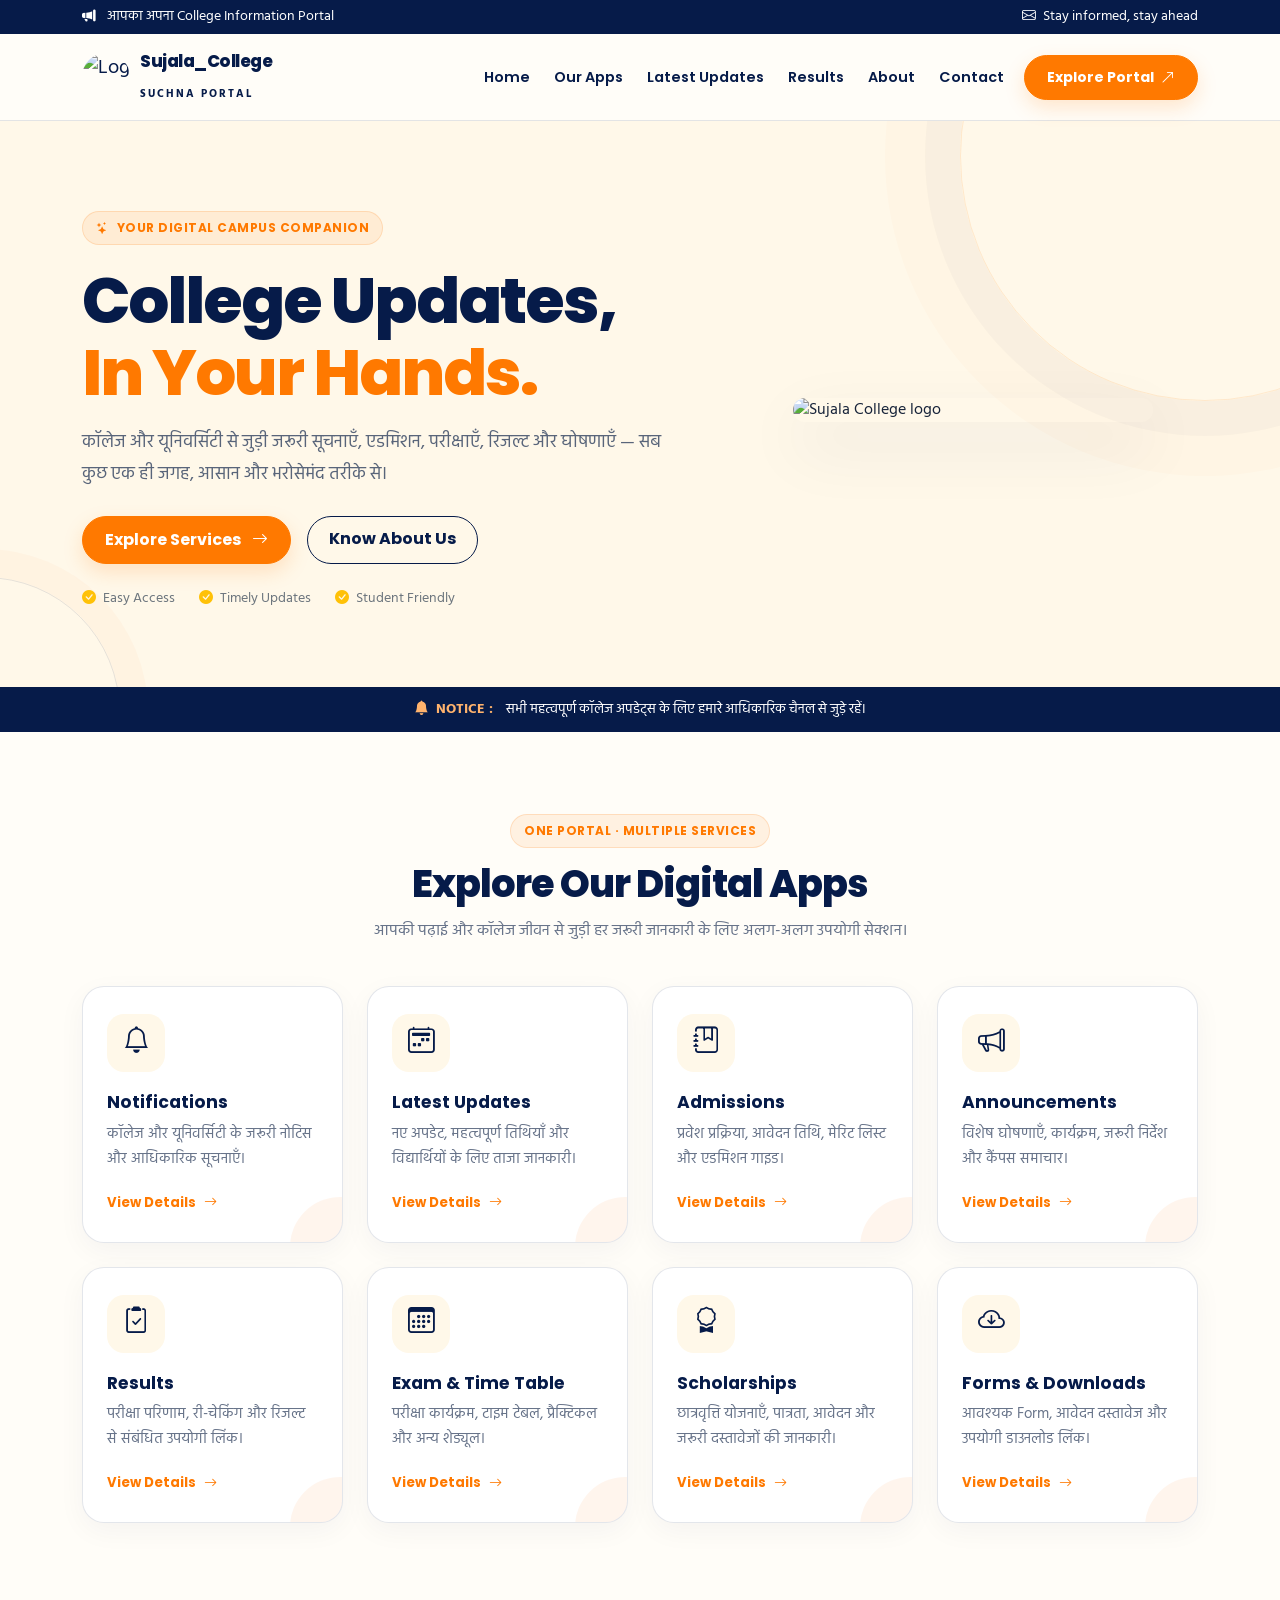
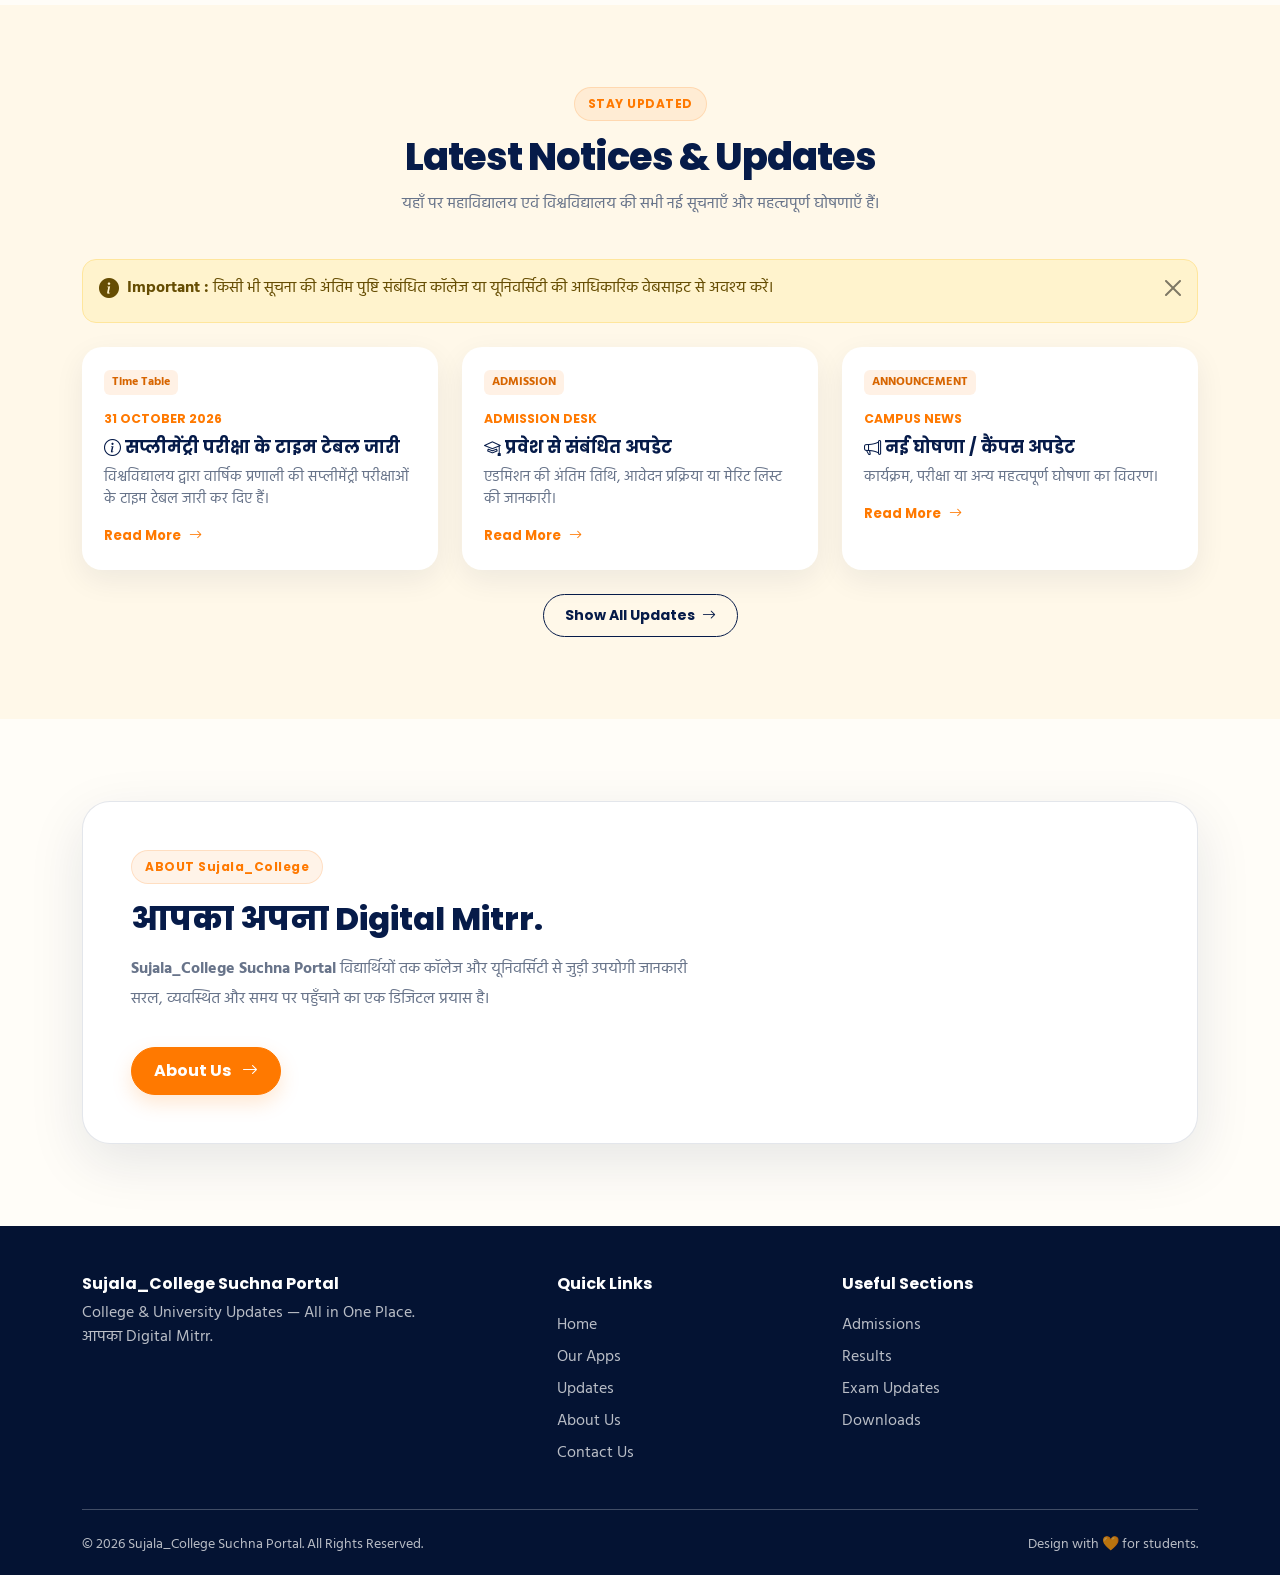
==== index.html @ 9f8e1635 "Update index.html" ====
<!doctype html>
<html lang="hi">
<head>
  <meta charset="utf-8">
  <meta name="viewport" content="width=device-width, initial-scale=1">
  <meta name="theme-color" content="#061b49">
  <meta name="description" content="Sujala College Suchna Portal — College and University Updates, Admissions, Notifications, Results and Announcements in one place.">
  <title>Sujala_College Suchna Portal | आपका अपना Digital Mitrr</title>
  <link rel="icon" type="image/jpeg" href="https://i.ibb.co/QFVjHjyb/20260602-104806.jpg">
  
  <!-- Bootstrap 5 -->
  <link href="https://cdn.jsdelivr.net/npm/bootstrap@5.3.8/dist/css/bootstrap.min.css" rel="stylesheet">
  <!-- Bootstrap Icons -->
  <link href="https://cdn.jsdelivr.net/npm/bootstrap-icons@1.11.3/font/bootstrap-icons.min.css" rel="stylesheet">
  <!-- Google Fonts -->
  <link rel="preconnect" href="https://fonts.googleapis.com">
  <link rel="preconnect" href="https://fonts.gstatic.com" crossorigin>
  <link href="https://fonts.googleapis.com/css2?family=Hind:wght@400;500;600;700&family=Poppins:wght@400;500;600;700;800&display=swap" rel="stylesheet">
  
  <!-- Custom CSS -->
  <link rel="stylesheet" href="./css/style.css">
</head>
<body>
  
  <div class="top-strip">
    <div class="container d-flex justify-content-between">
      <span><i class="bi bi-megaphone-fill me-2"></i> आपका अपना College Information Portal</span>
      <span class="right-info"><i class="bi bi-envelope me-1"></i> Stay informed, stay ahead</span>
    </div>
  </div>

  <!-- Dynamic Navbar -->
  <nav class="navbar navbar-expand-lg sticky-top" id="mainNavbar">
    <!-- header.json se load hoga -->
  </nav>

  <main>
    <section class="hero" id="home">
      <div class="container hero-content">
        <div class="row align-items-center g-4">
          <div class="col-lg-7">
            <span class="eyebrow"><i class="bi bi-stars"></i> YOUR DIGITAL CAMPUS COMPANION</span>
            <h1>College Updates,<br><span>In Your Hands.</span></h1>
            <p>कॉलेज और यूनिवर्सिटी से जुड़ी जरूरी सूचनाएँ, एडमिशन, परीक्षाएँ, रिजल्ट और घोषणाएँ — सब कुछ एक ही जगह, आसान और भरोसेमंद तरीके से।</p>
            <div class="d-flex flex-wrap gap-3 mt-4 justify-content-center justify-content-lg-start">
              <a class="btn btn-brand" href="#apps">Explore Services <i class="bi bi-arrow-right ms-2"></i></a>
              <a class="btn btn-outline-brand" href="#about">Know About Us</a>
            </div>
            <div class="d-flex flex-wrap gap-4 mt-4 justify-content-center justify-content-lg-start small text-secondary">
              <span><i class="bi bi-check-circle-fill text-warning me-1"></i> Easy Access</span>
              <span><i class="bi bi-check-circle-fill text-warning me-1"></i> Timely Updates</span>
              <span><i class="bi bi-check-circle-fill text-warning me-1"></i> Student Friendly</span>
            </div>
          </div>
          <div class="col-lg-5">
            <div class="hero-logo-wrap">
              <img class="hero-logo" src="https://i.ibb.co/QFVjHjyb/20260602-104806.jpg" alt="Sujala College logo">
            </div>
          </div>
        </div>
      </div>
    </section>

    <div class="ticker">
      <div class="container text-center"><strong><i class="bi bi-bell-fill me-1"></i> NOTICE :</strong> सभी महत्वपूर्ण कॉलेज अपडेट्स के लिए हमारे आधिकारिक चैनल से जुड़े रहें।</div>
    </div>

    <!-- Explore Apps Section (Dynamic) -->
    <section class="section" id="apps">
      <div class="container">
        <div class="section-heading">
          <span class="eyebrow">ONE PORTAL · MULTIPLE SERVICES</span>
          <h2>Explore Our Digital Apps</h2>
          <p>आपकी पढ़ाई और कॉलेज जीवन से जुड़ी हर जरूरी जानकारी के लिए अलग-अलग उपयोगी सेक्शन।</p>
        </div>
        <div class="row g-4" id="digitalAppsContainer">
          <!-- apps.json se load hoga -->
        </div>
      </div>
    </section>

    <!-- Latest Updates Section (Dynamic) -->
    <section class="section section-soft" id="updates">
      <div class="container">
        <div class="section-heading">
          <span class="eyebrow">STAY UPDATED</span>
          <h2>Latest Notices & Updates</h2>
          <p>यहाँ पर महाविद्यालय एवं विश्वविद्यालय की सभी नई सूचनाएँ और महत्वपूर्ण घोषणाएँ हैं।</p>
        </div>
        <div class="alert alert-warning alert-dismissible fade show d-flex align-items-start gap-2 mb-4" role="alert">
          <i class="bi bi-info-circle-fill fs-5"></i>
          <div><strong>Important :</strong> किसी भी सूचना की अंतिम पुष्टि संबंधित कॉलेज या यूनिवर्सिटी की आधिकारिक वेबसाइट से अवश्य करें।</div>
          <button type="button" class="btn-close" data-bs-dismiss="alert" aria-label="Close"></button>
        </div>
        <div class="row g-4" id="quickUpdatesList">
          <!-- updates.json se load hoga -->
        </div>
        <div class="text-center mt-4">
          <button class="btn btn-outline-brand btn-sm" type="button" id="showAllUpdates" hidden>Show All Updates</button>
        </div>
      </div>
    </section>

    <!-- About Section -->
    <section class="section" id="about">
      <div class="container">
        <div class="about-panel">
          <div class="row align-items-center g-5">
            <div class="col-lg-7">
              <span class="eyebrow">ABOUT Sujala_College</span>
              <h2 class="mt-3 mb-3">आपका अपना Digital Mitrr.</h2>
              <p><strong>Sujala_College Suchna Portal</strong>  विद्यार्थियों तक कॉलेज और यूनिवर्सिटी से जुड़ी उपयोगी जानकारी सरल, व्यवस्थित और समय पर पहुँचाने का एक डिजिटल प्रयास है।</p>
              <a href="about.html" class="btn btn-brand mt-3">About Us <i class="bi bi-arrow-right ms-2"></i></a>
            </div>
          </div>
        </div>
      </div>
    </section>
  </main>

  <!-- Dynamic Footer -->
  <footer>
    <div class="container">
      <div class="row g-4">
        <div class="col-lg-5">
          <h5>Sujala_College Suchna Portal</h5>
          <p class="mt-2 mb-3">College & University Updates — All in One Place.<br>आपका Digital Mitrr.</p>
        </div>
        <div class="col-6 col-lg-3">
          <h5>Quick Links</h5>
          <ul class="list-unstyled lh-lg mt-3" id="footerQuickLinks"></ul>
        </div>
        <div class="col-6 col-lg-4">
          <h5>Useful Sections</h5>
          <ul class="list-unstyled lh-lg mt-3" id="footerUsefulSections"></ul>
        </div>
      </div>
      <hr class="border-light opacity-25 my-4">
      <div class="d-flex justify-content-between small">
        <span>© <span id="year"></span> Sujala_College Suchna Portal. All Rights Reserved.</span>
        <span>Design with  🧡  for students.</span>
      </div>
    </div>
  </footer>

  <button class="back-top" id="backTop" aria-label="Back to top"><i class="bi bi-arrow-up"></i></button>

  <script src="https://cdn.jsdelivr.net/npm/bootstrap@5.3.8/dist/js/bootstrap.bundle.min.js"></script>
  <script>
    document.getElementById("year").textContent = new Date().getFullYear();

    const backTop = document.getElementById("backTop");
    window.addEventListener("scroll", () => backTop.classList.toggle("show", window.scrollY > 450));
    backTop.addEventListener("click", () => window.scrollTo({ top: 0, behavior: "smooth" }));

    // 1. Load Header from header.json
    async function loadHeader() {
      try {
        const res = await fetch('./data/header.json');
        const data = await res.json();
        document.getElementById("mainNavbar").innerHTML = `
          <div class="container">
            <a class="navbar-brand" href="index.html">
              <img src="${data.logo}" alt="Logo">
              <span><span class="brand-name">${data.brandName}</span><br><span class="brand-sub">${data.brandSub}</span></span>
            </a>
            <button class="navbar-toggler" type="button" data-bs-toggle="collapse" data-bs-target="#mainNav">
              <span class="navbar-toggler-icon"></span>
            </button>
            <div class="collapse navbar-collapse" id="mainNav">
              <ul class="navbar-nav ms-auto align-items-lg-center">
                ${data.navLinks.map(nav => `<li class="nav-item"><a class="nav-link" href="${nav.link}">${nav.title}</a></li>`).join("")}
                <li class="nav-item ms-lg-2 mt-2 mt-lg-0"><a class="btn btn-brand btn-sm" href="index.html#apps">Explore Portal <i class="bi bi-arrow-up-right ms-1"></i></a></li>
              </ul>
            </div>
          </div>
        `;
      } catch (err) { console.error("Header load error"); }
    }

    // 2. Load Apps from apps.json
    async function loadApps() {
      try {
        const res = await fetch('./data/apps.json');
        const apps = await res.json();
        document.getElementById("digitalAppsContainer").innerHTML = apps.map(app => `
          <div class="col-sm-6 col-lg-3">
            <article class="app-card">
              <div class="app-icon"><i class="bi ${app.icon}"></i></div>
              <h3>${app.title}</h3>
              <p>${app.description}</p>
              <a class="app-link" href="${app.link}">View Details <i class="bi bi-arrow-right"></i></a>
            </article>
          </div>
        `).join("");
      } catch (err) { console.error("Apps load error"); }
    }

    // 3. Load Updates from updates.json
    let quickUpdates = [];
    let showAllUpdates = false;

    async function loadUpdates() {
      try {
        const res = await fetch('./data/updates.json');
        quickUpdates = await res.json();
        renderUpdates();
      } catch (err) { console.error("Updates load error"); }
    }

    function renderUpdates() {
      const container = document.getElementById("quickUpdatesList");
      const btn = document.getElementById("showAllUpdates");
      const visible = showAllUpdates ? quickUpdates : quickUpdates.slice(0, 3);

      container.innerHTML = visible.map(item => `
        <div class="col-md-4">
          <article class="notice-card h-100">
            <span class="notice-label">${item.category}</span><br>
            <span class="notice-date">${item.date}</span>
            <h3><i class="bi ${item.icon || "bi-bell"} me-1"></i>${item.title}</h3>
            <p>${item.description}</p>
            <a href="${item.link}" class="app-link d-inline-block mt-3">Read More <i class="bi bi-arrow-right"></i></a>
          </article>
        </div>
      `).join("");

      btn.hidden = quickUpdates.length <= 3;
      btn.innerHTML = showAllUpdates ? 'Show Less  <i class="bi bi-arrow-up ms-1"></i>' : 'Show All Updates  <i class="bi bi-arrow-right ms-1"></i>';
    }

    document.getElementById("showAllUpdates").addEventListener("click", () => {
      showAllUpdates = !showAllUpdates;
      renderUpdates();
    });

    // 4. Load Footer from footer.json
    async function loadFooter() {
      try {
        const res = await fetch('./data/footer.json');
        const data = await res.json();
        document.getElementById("footerQuickLinks").innerHTML = data.quickLinks
          .map(item => `<li><a href="${item.link}">${item.title}</a></li>`).join("");
        document.getElementById("footerUsefulSections").innerHTML = data.usefulSections
          .map(item => `<li><a href="${item.link}">${item.title}</a></li>`).join("");
      } catch (err) { console.error("Footer load error"); }
    }

    loadHeader();
    loadApps();
    loadUpdates();
    loadFooter();
  </script>
</body>
</html>
---- css/style.css ----
:root {
  --navy: #061b49;
  --navy-2: #102c63;
  --orange: #ff7900;
  --cream: #fff8e9;
  --paper: #fffdf8;
  --ink: #18243a;
  --muted: #68748a;
  --line: rgba(6, 27, 73, 0.11);
  --shadow: 0 18px 55px rgba(6, 27, 73, 0.1);
  --radius: 22px;
}

* {
  box-sizing: border-box;
}

html {
  scroll-behavior: smooth;
  scroll-padding-top: 90px;
}

body {
  margin: 0;
  color: var(--ink);
  background: var(--paper);
  font-family: "Hind", sans-serif;
}

h1, h2, h3, h4, h5, .brand-name, .nav-link, .btn, .eyebrow {
  font-family: "Poppins", "Hind", sans-serif;
}

a {
  text-decoration: none;
}

.top-strip {
  background: var(--navy);
  color: #fff;
  font-size: 0.85rem;
  padding: 7px 0;
}

.top-strip a {
  color: #fff;
  opacity: 0.9;
}

.navbar {
  background: rgba(255, 253, 248, 0.94);
  backdrop-filter: blur(14px);
  border-bottom: 1px solid var(--line);
}

.navbar-brand {
  display: flex;
  align-items: center;
  gap: 10px;
  color: var(--navy);
}

.navbar-brand img {
  width: 48px;
  height: 48px;
  object-fit: contain;
  border-radius: 50%;
}

.brand-name {
  font-size: 1.05rem;
  font-weight: 800;
  line-height: 1.1;
  letter-spacing: -0.5px;
}

.brand-name span {
  color: var(--orange);
}

.brand-sub {
  font-size: 0.67rem;
  letter-spacing: 2px;
  color: var(--navy);
  font-weight: 700;
}

.nav-link {
  color: var(--navy);
  font-size: 0.9rem;
  font-weight: 600;
  margin: 0 4px;
}

.nav-link:hover, .nav-link.active {
  color: var(--orange);
}

.btn-brand {
  background: var(--orange);
  color: #fff;
  border: 1px solid var(--orange);
  border-radius: 999px;
  padding: 11px 22px;
  font-weight: 700;
  box-shadow: 0 8px 20px rgba(255, 121, 0, 0.18);
}

.btn-brand:hover {
  background: #e96d00;
  color: #fff;
  transform: translateY(-2px);
}

.btn-outline-brand {
  color: var(--navy);
  border: 1.5px solid var(--navy);
  border-radius: 999px;
  padding: 10px 21px;
  font-weight: 700;
}

.btn-outline-brand:hover {
  background: var(--navy);
  color: #fff;
}

.hero {
  position: relative;
  overflow: hidden;
  padding: 90px 0 78px;
  background: var(--cream);
}

.hero:before {
  content: "";
  position: absolute;
  width: 490px;
  height: 490px;
  border: 1px solid rgba(255, 121, 0, 0.13);
  border-radius: 50%;
  right: -170px;
  top: -210px;
  box-shadow: 0 0 0 35px rgba(6, 27, 73, 0.025), 0 0 0 75px rgba(255, 121, 0, 0.025);
}

.hero:after {
  content: "";
  position: absolute;
  width: 270px;
  height: 270px;
  border: 1px solid rgba(6, 27, 73, 0.1);
  border-radius: 50%;
  left: -150px;
  bottom: -160px;
  box-shadow: 0 0 0 28px rgba(255, 121, 0, 0.035);
}

.hero-content {
  position: relative;
  z-index: 1;
}

.eyebrow {
  display: inline-flex;
  align-items: center;
  gap: 8px;
  color: var(--orange);
  background: rgba(255, 121, 0, 0.09);
  border: 1px solid rgba(255, 121, 0, 0.17);
  border-radius: 999px;
  padding: 7px 13px;
  font-size: 0.75rem;
  font-weight: 700;
  letter-spacing: 0.5px;
}

.hero h1 {
  color: var(--navy);
  font-size: clamp(2.3rem, 5vw, 4.3rem);
  line-height: 1.12;
  font-weight: 800;
  letter-spacing: -2px;
  margin: 20px 0 18px;
}

.hero h1 span {
  color: var(--orange);
}

.hero p {
  color: #59657a;
  font-size: 1.13rem;
  max-width: 580px;
  line-height: 1.8;
}

.hero-logo-wrap {
  position: relative;
  display: flex;
  justify-content: center;
  align-items: center;
  min-height: 350px;
}

.hero-logo {
  width: min(82%, 360px);
  border-radius: 28px;
  mix-blend-mode: multiply;
  box-shadow: 0 25px 65px rgba(6, 27, 73, 0.09);
}

.ticker {
  background: var(--navy);
  color: #fff;
  padding: 12px 0;
  font-size: 0.9rem;
}

.ticker strong {
  color: #ffb36d;
  margin-right: 10px;
}

.section {
  padding: 82px 0;
}

.section-soft {
  background: var(--cream);
}

.section-heading {
  text-align: center;
  max-width: 720px;
  margin: 0 auto 42px;
}

.section-heading .eyebrow {
  margin-bottom: 13px;
}

.section-heading h2 {
  color: var(--navy);
  font-size: clamp(1.8rem, 3vw, 2.6rem);
  font-weight: 800;
  letter-spacing: -1px;
}

.section-heading p {
  color: var(--muted);
  font-size: 1.03rem;
  margin: 12px auto 0;
}

.app-card {
  height: 100%;
  background: #fff;
  border: 1px solid var(--line);
  border-radius: var(--radius);
  padding: 27px 24px;
  box-shadow: 0 8px 28px rgba(6, 27, 73, 0.045);
  transition: 0.25s ease;
  position: relative;
  overflow: hidden;
}

.app-card:after {
  content: "";
  position: absolute;
  width: 100px;
  height: 100px;
  right: -48px;
  bottom: -55px;
  border-radius: 50%;
  background: rgba(255, 121, 0, 0.07);
}

.app-card:hover {
  transform: translateY(-7px);
  box-shadow: var(--shadow);
  border-color: rgba(255, 121, 0, 0.35);
}

.app-icon {
  width: 58px;
  height: 58px;
  display: grid;
  place-items: center;
  background: var(--cream);
  color: var(--navy);
  border-radius: 17px;
  font-size: 1.65rem;
  margin-bottom: 20px;
}

.app-card:nth-child(even) .app-icon {
  background: rgba(255, 121, 0, 0.11);
  color: var(--orange);
}

.app-card h3 {
  color: var(--navy);
  font-size: 1.08rem;
  font-weight: 700;
  margin-bottom: 9px;
}

.app-card p {
  color: var(--muted);
  font-size: 0.94rem;
  line-height: 1.65;
  margin-bottom: 19px;
}

.app-link {
  color: var(--orange);
  font-weight: 700;
  font-family: "Poppins", sans-serif;
  font-size: 0.82rem;
}

.app-link i {
  margin-left: 5px;
  transition: 0.2s;
}

.app-link:hover i {
  margin-left: 10px;
}

.about-panel {
  background: #fff;
  border: 1px solid var(--line);
  border-radius: 28px;
  padding: clamp(25px, 4vw, 48px);
  box-shadow: var(--shadow);
}

.about-panel h2 {
  color: var(--navy);
  font-weight: 800;
  font-size: 2rem;
}

.about-panel p {
  color: var(--muted);
  line-height: 1.85;
  font-size: 1.02rem;
}

.notice-card {
  border: 0;
  border-radius: 20px;
  padding: 22px;
  height: 100%;
  background: #fff;
  box-shadow: 0 10px 30px rgba(6, 27, 73, 0.07);
}

.notice-date {
  display: inline-block;
  color: var(--orange);
  font-size: 0.77rem;
  font-family: "Poppins", sans-serif;
  font-weight: 700;
  margin-bottom: 9px;
}

.notice-card h3 {
  color: var(--navy);
  font-size: 1.05rem;
  font-weight: 700;
}

.notice-card p {
  color: var(--muted);
  margin: 0;
  font-size: 0.92rem;
}

.notice-label {
  display: inline-block;
  background: rgba(255, 121, 0, 0.1);
  color: #d76500;
  border-radius: 6px;
  padding: 4px 8px;
  font-size: 0.72rem;
  font-weight: 700;
  margin-bottom: 12px;
}

.contact-card {
  background: #fff;
  border: 1px solid var(--line);
  border-radius: 22px;
  padding: 25px;
  height: 100%;
}

.contact-icon {
  width: 48px;
  height: 48px;
  border-radius: 14px;
  display: grid;
  place-items: center;
  color: var(--orange);
  background: var(--cream);
  font-size: 1.3rem;
  margin-bottom: 15px;
}

.contact-card h3 {
  color: var(--navy);
  font-size: 1rem;
  font-weight: 700;
}

.contact-card p, .contact-card a {
  color: var(--muted);
  font-size: 0.92rem;
}

.form-control {
  border: 1px solid var(--line);
  border-radius: 12px;
  padding: 12px 14px;
}

.form-control:focus {
  border-color: var(--orange);
  box-shadow: 0 0 0 0.2rem rgba(255, 121, 0, 0.12);
}

footer {
  background: #041333;
  color: rgba(255, 255, 255, 0.72);
  padding: 48px 0 20px;
}

footer h5 {
  color: #fff;
  font-weight: 700;
  font-size: 1rem;
}

footer a {
  color: rgba(255, 255, 255, 0.72);
}

footer a:hover {
  color: #ff9a3d;
}

.social-link {
  display: inline-grid;
  place-items: center;
  width: 38px;
  height: 38px;
  border-radius: 50%;
  background: rgba(255, 255, 255, 0.1);
  color: #fff;
  margin-right: 7px;
}

.social-link:hover {
  background: var(--orange);
  color: #fff;
}

/* Updated Back to Top Button with Center Alignment & Bold Arrow */
.back-top {
  position: fixed;
  right: 18px;
  bottom: 18px;
  z-index: 99;
  width: 44px;
  height: 44px;
  border: 0;
  border-radius: 50%;
  background: var(--orange);
  color: #fff;
  box-shadow: 0 8px 20px rgba(255, 121, 0, 0.3);
  display: none;
  align-items: center;
  justify-content: center;
  padding: 0;
  line-height: 1;
  font-size: 1.25rem;
  font-weight: 800;
}

.back-top.show {
  display: flex;
}

.alert {
  border-radius: 14px;
}

@media (max-width: 767px) {
  .hero {
    padding: 60px 0 50px;
    text-align: center;
  }
  .hero p {
    margin-left: auto;
    margin-right: auto;
  }
  .hero-logo-wrap {
    min-height: 280px;
    margin-top: 25px;
  }
  .section {
    padding: 62px 0;
  }
  .top-strip .right-info {
    display: none;
  }
}
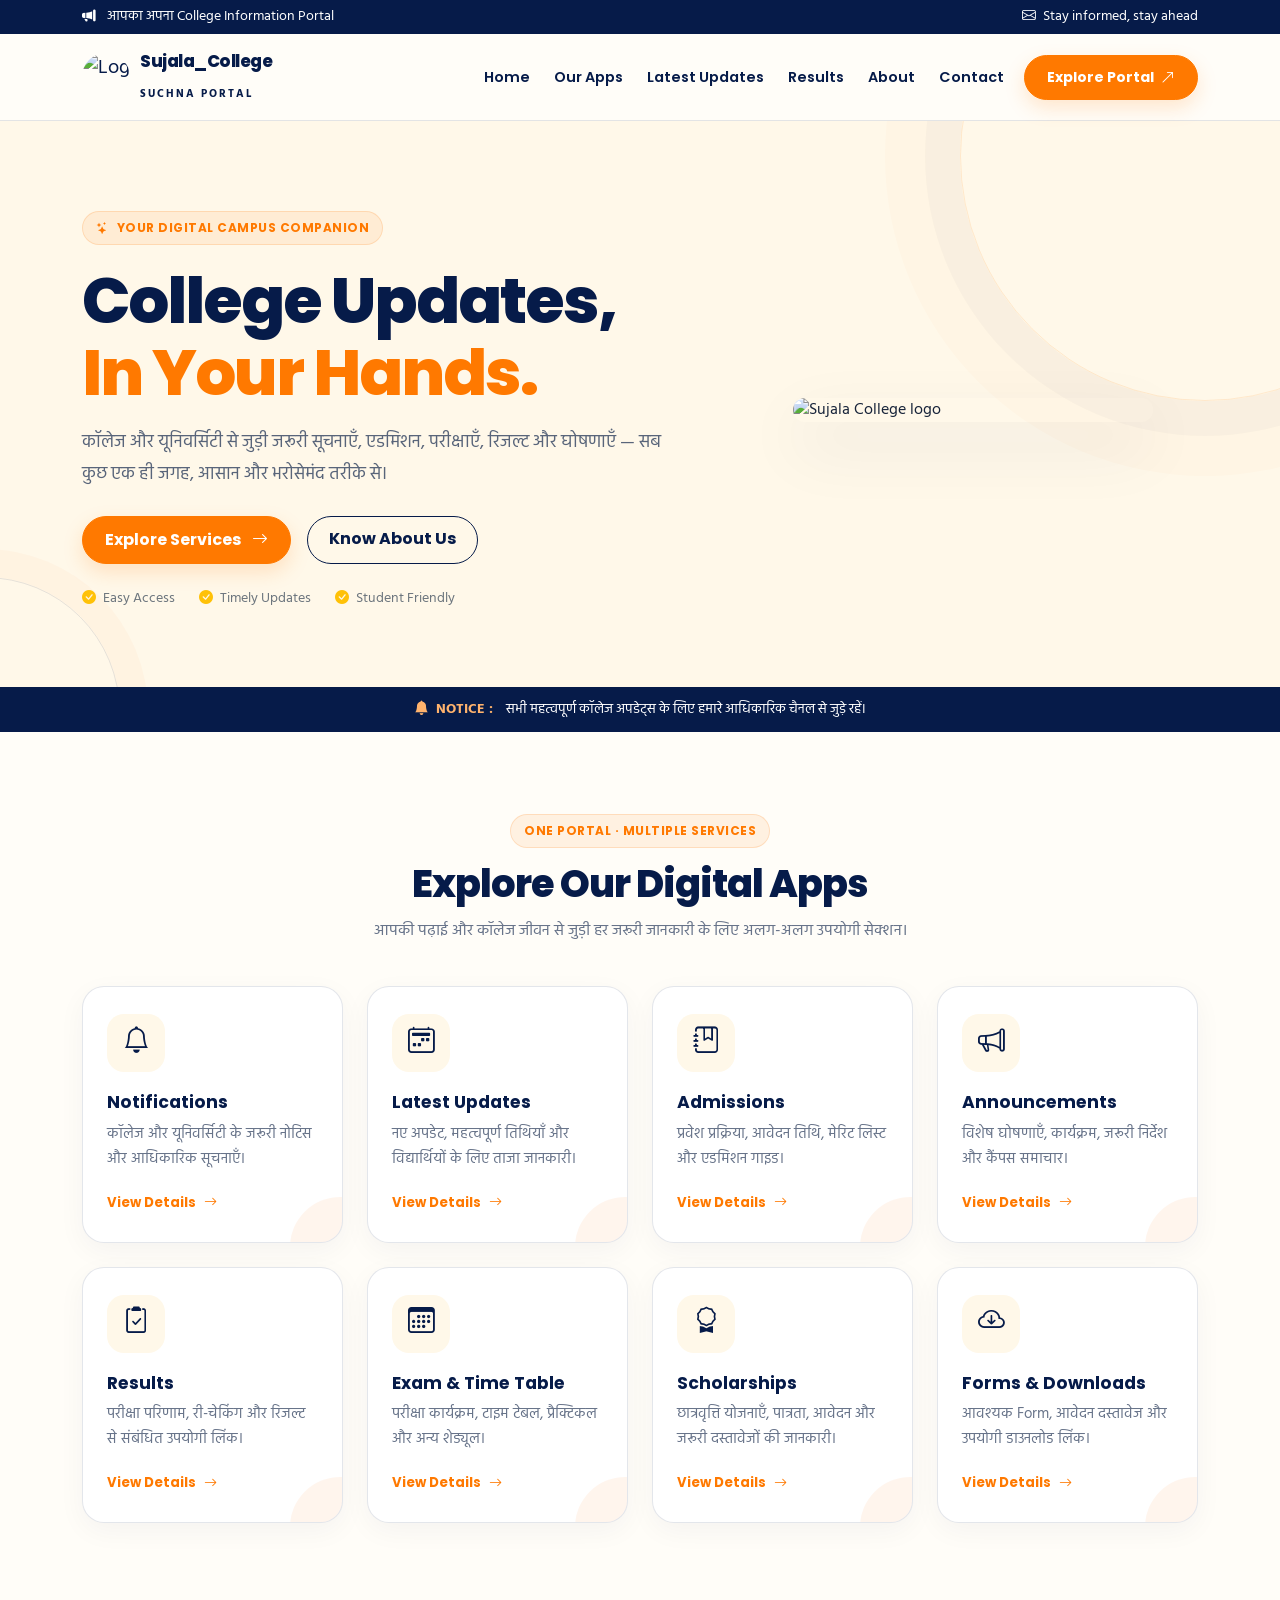
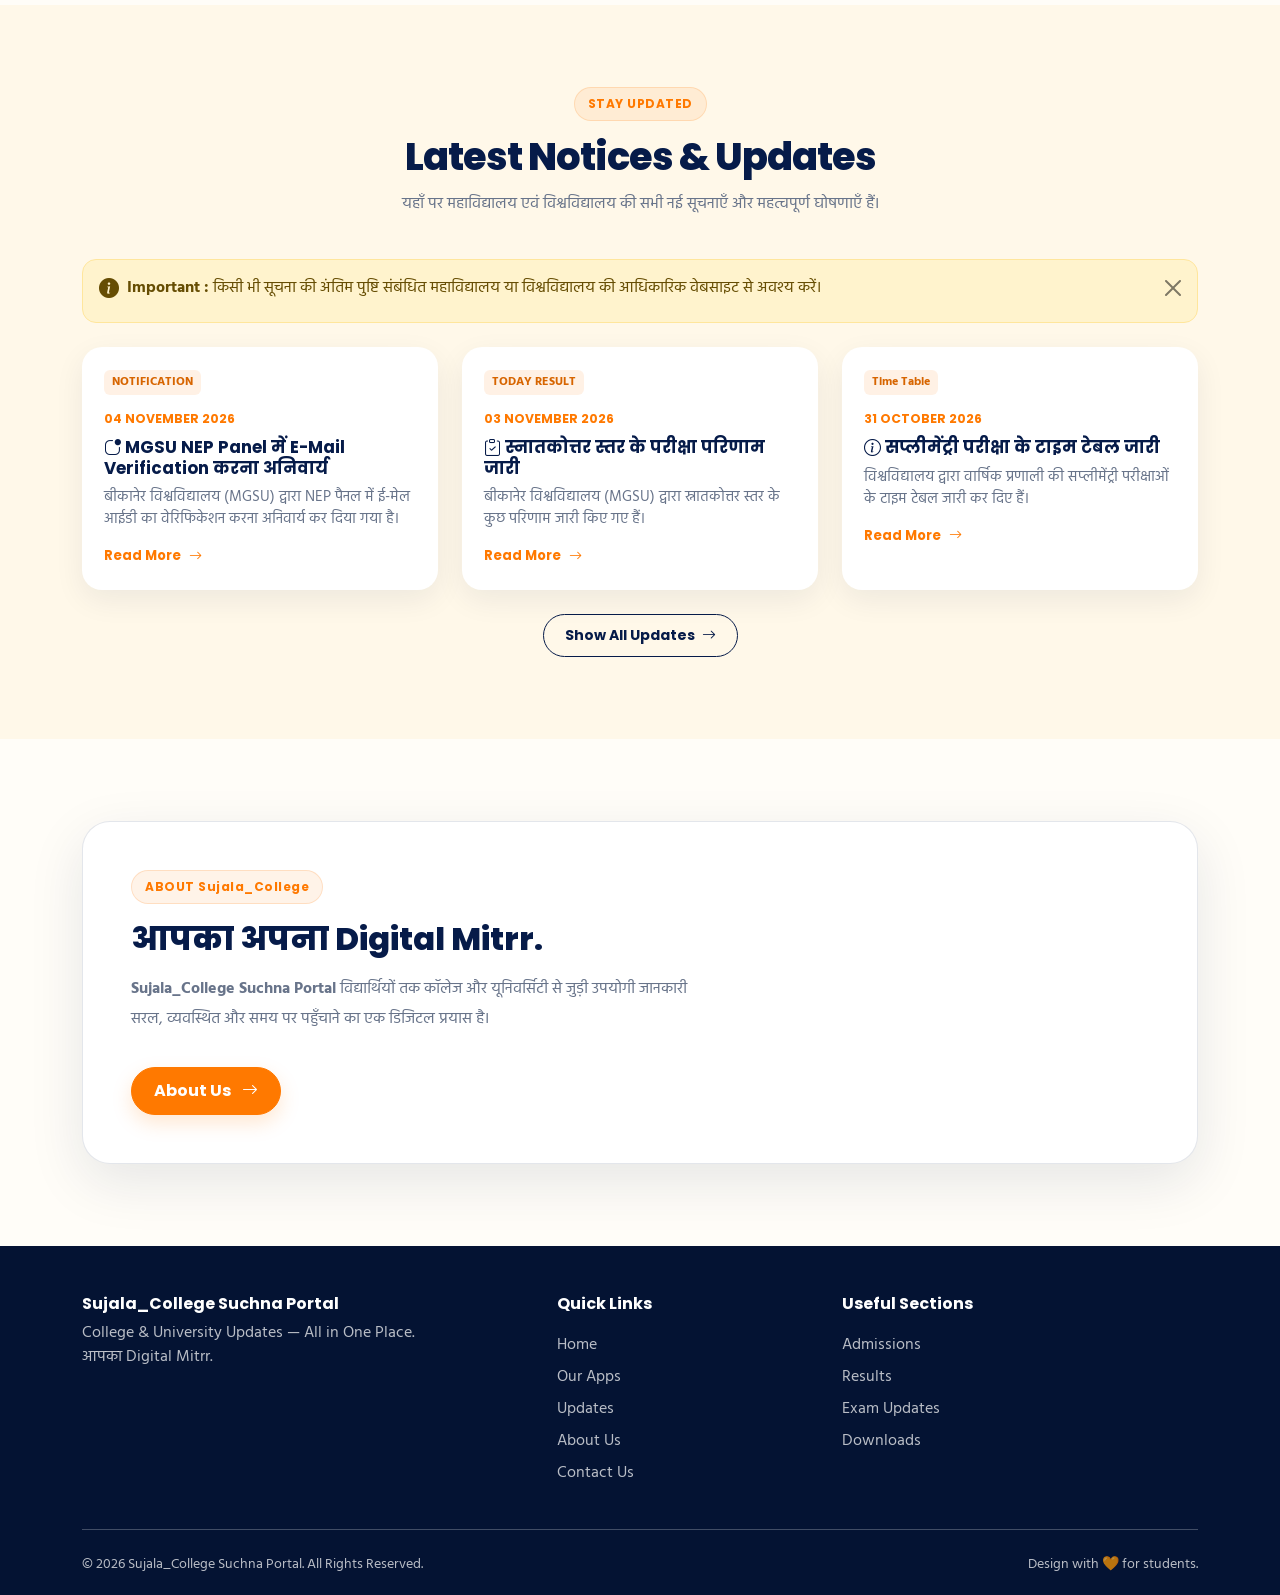
==== commit edc0dd43: "Update index.html" ====
--- a/index.html
+++ b/index.html
@@ -89,7 +89,7 @@
         </div>
         <div class="alert alert-warning alert-dismissible fade show d-flex align-items-start gap-2 mb-4" role="alert">
           <i class="bi bi-info-circle-fill fs-5"></i>
-          <div><strong>Important :</strong> किसी भी सूचना की अंतिम पुष्टि संबंधित कॉलेज या यूनिवर्सिटी की आधिकारिक वेबसाइट से अवश्य करें।</div>
+          <div><strong>Important :</strong> किसी भी सूचना की अंतिम पुष्टि संबंधित महाविद्यालय या विश्वविद्यालय की आधिकारिक वेबसाइट से अवश्य करें।</div>
           <button type="button" class="btn-close" data-bs-dismiss="alert" aria-label="Close"></button>
         </div>
         <div class="row g-4" id="quickUpdatesList">
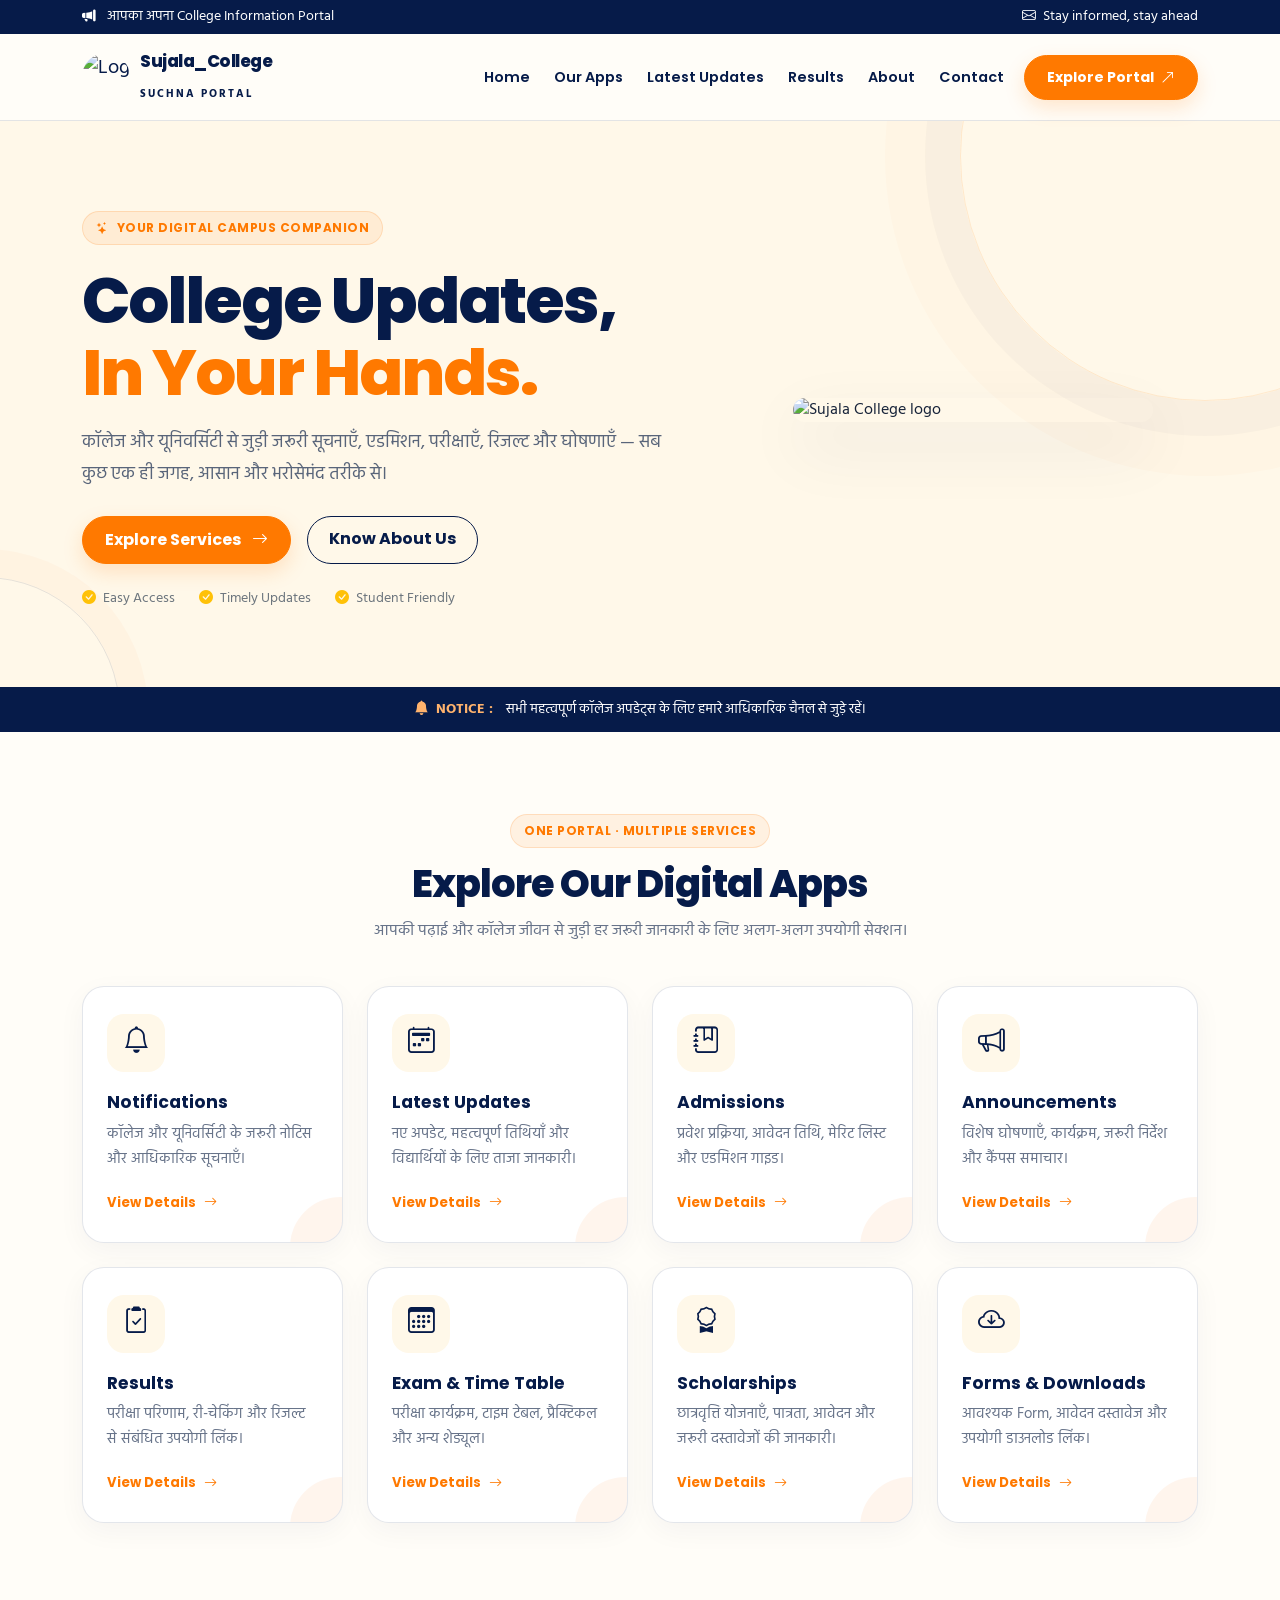
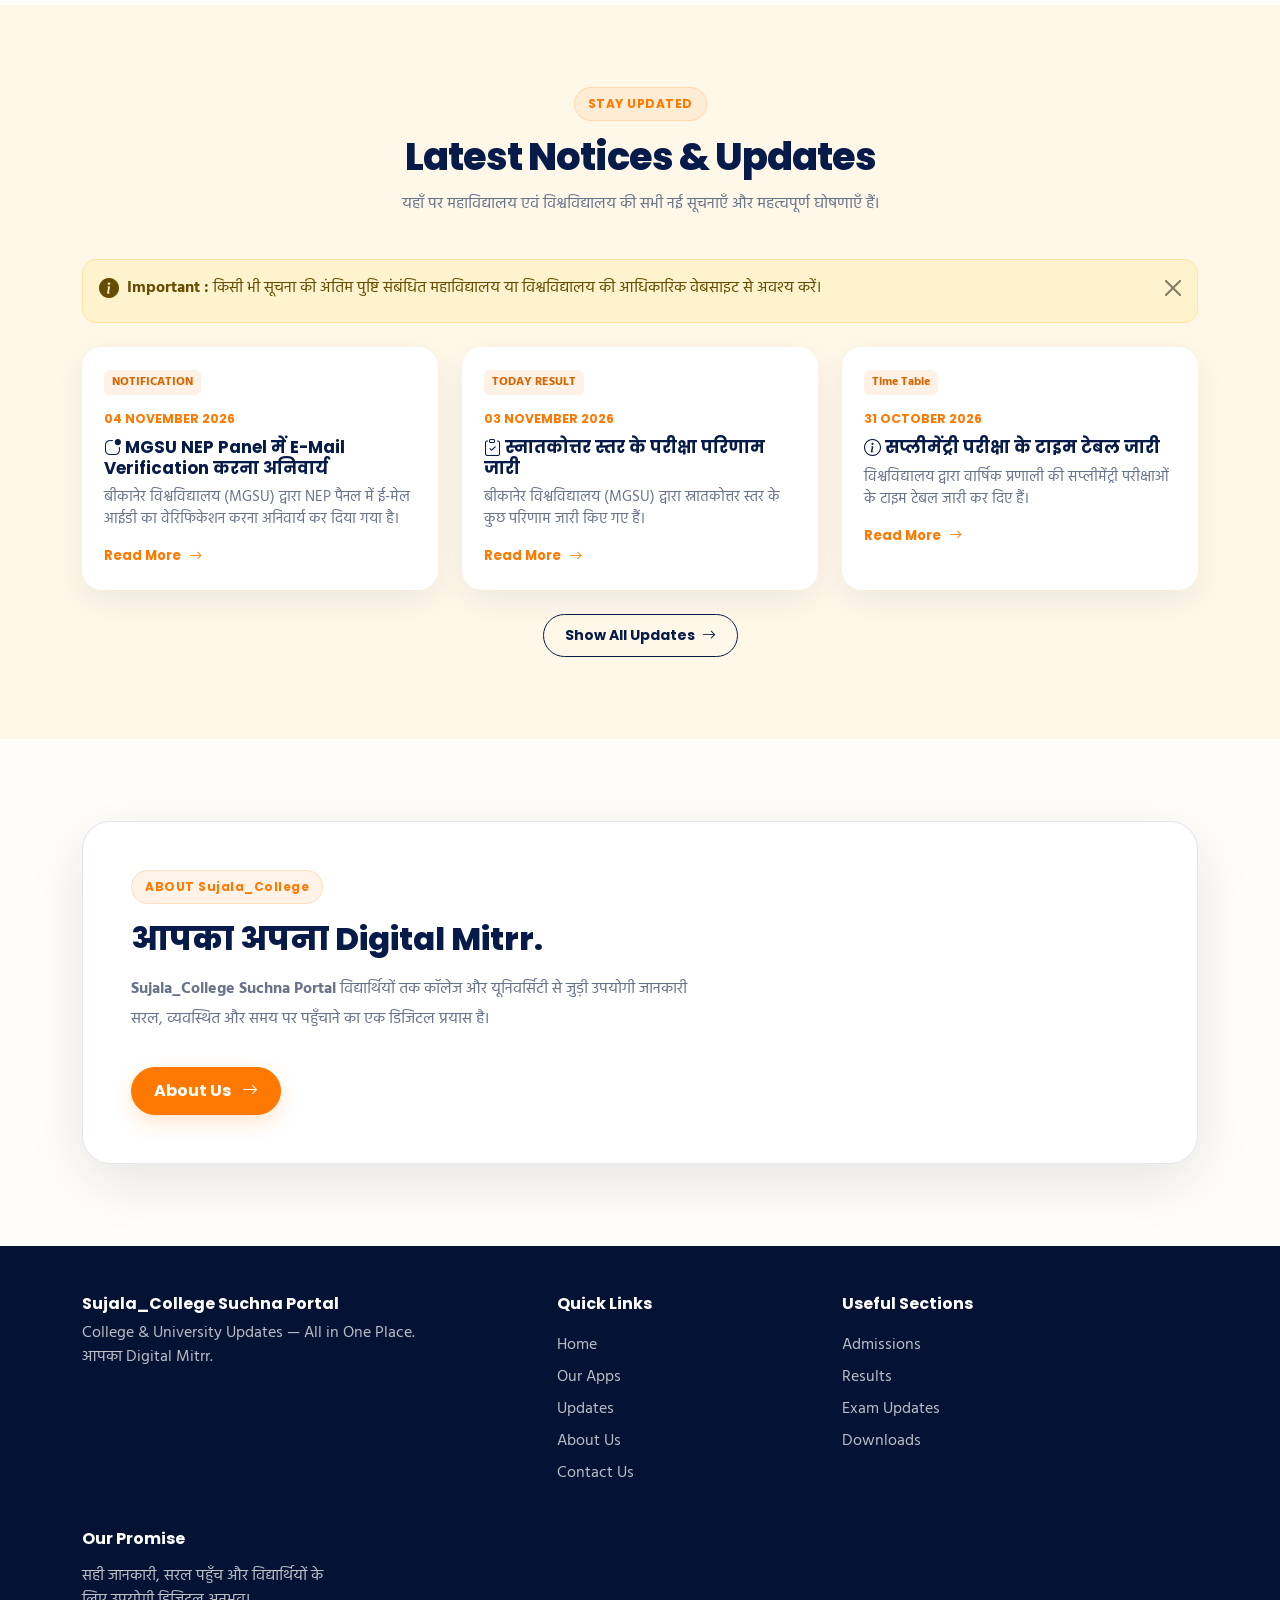
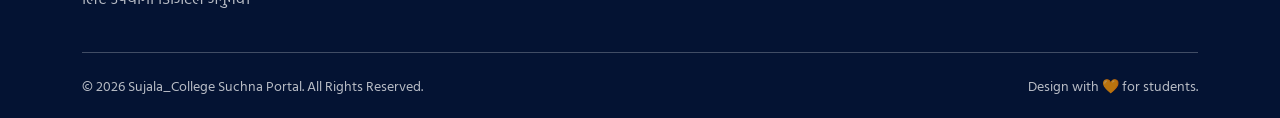
==== commit 20181d89: "Update index.html" ====
--- a/index.html
+++ b/index.html
@@ -134,6 +134,10 @@
           <h5>Useful Sections</h5>
           <ul class="list-unstyled lh-lg mt-3" id="footerUsefulSections"></ul>
         </div>
+        <div class="col-lg-3">
+          <h5>Our Promise</h5>
+          <p class="mt-3">सही जानकारी, सरल पहुँच और विद्यार्थियों के लिए उपयोगी डिजिटल अनुभव।</p>
+        </div>
       </div>
       <hr class="border-light opacity-25 my-4">
       <div class="d-flex justify-content-between small">
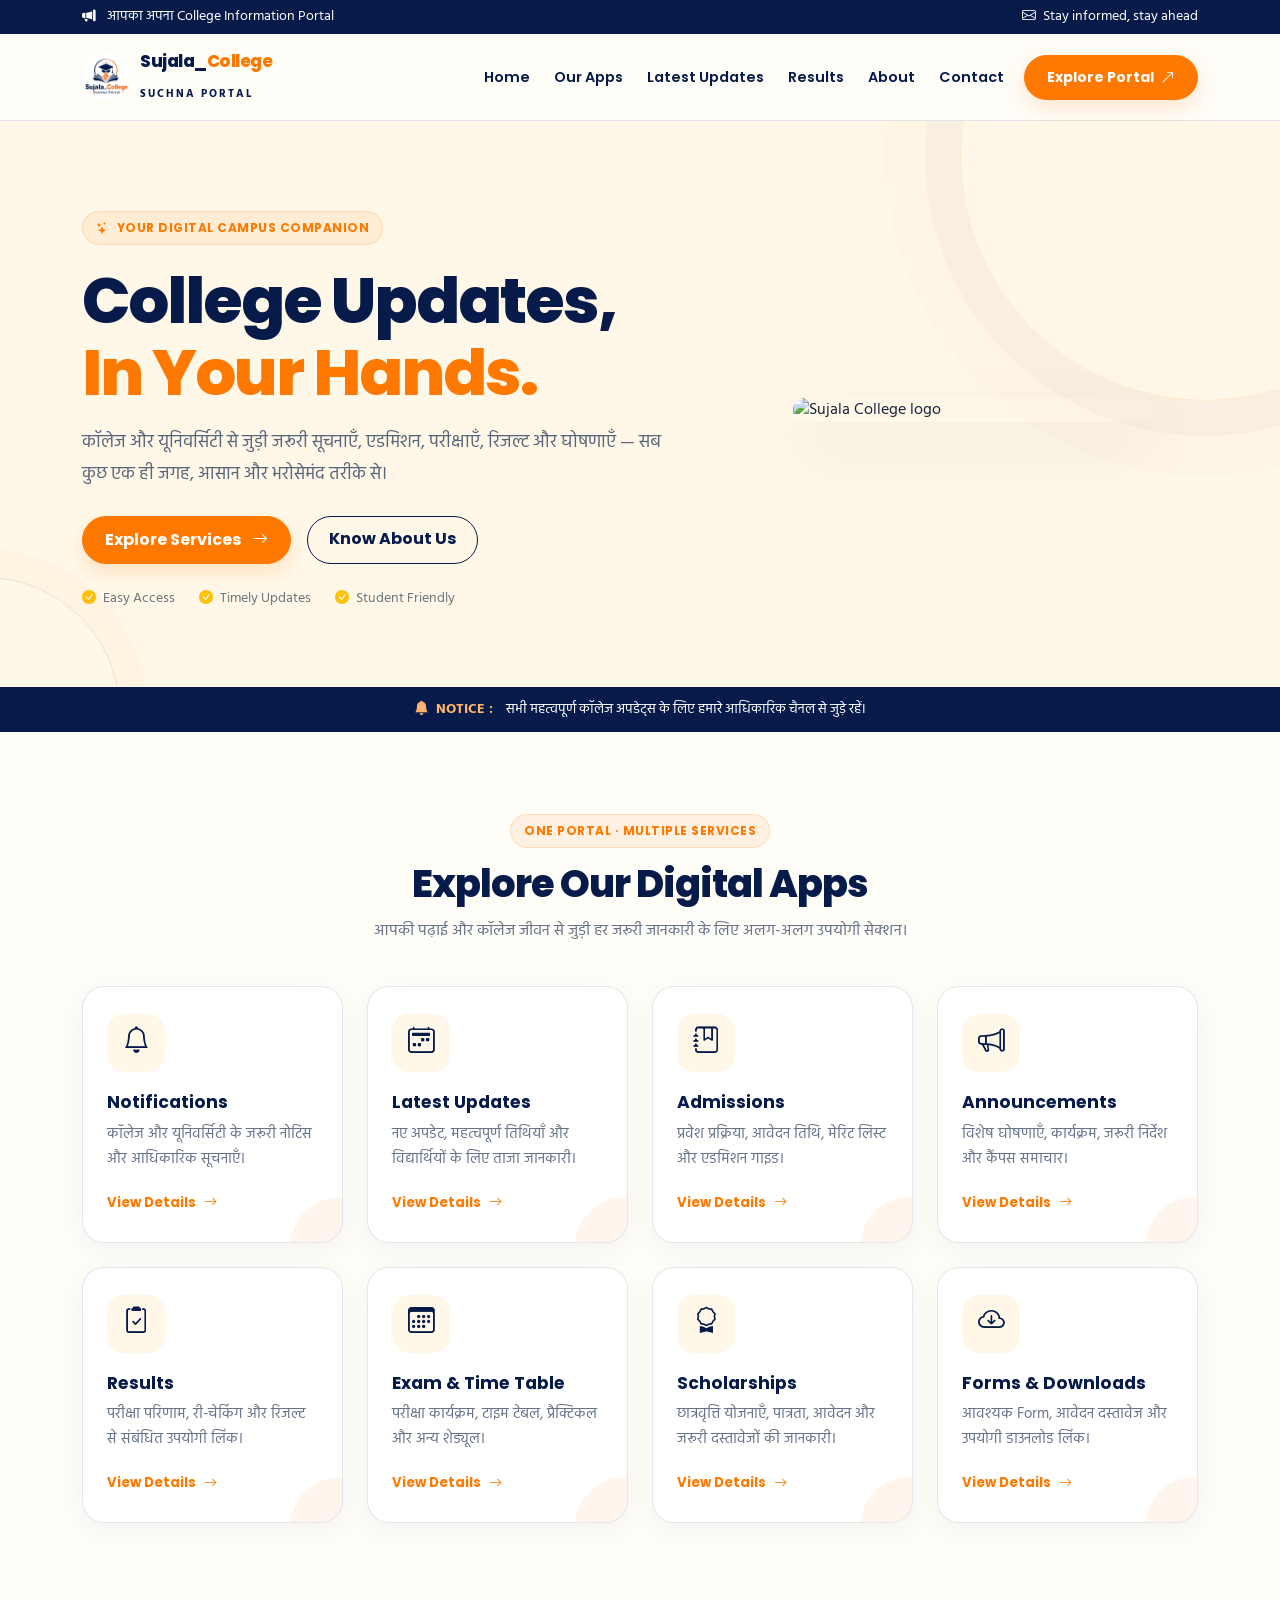
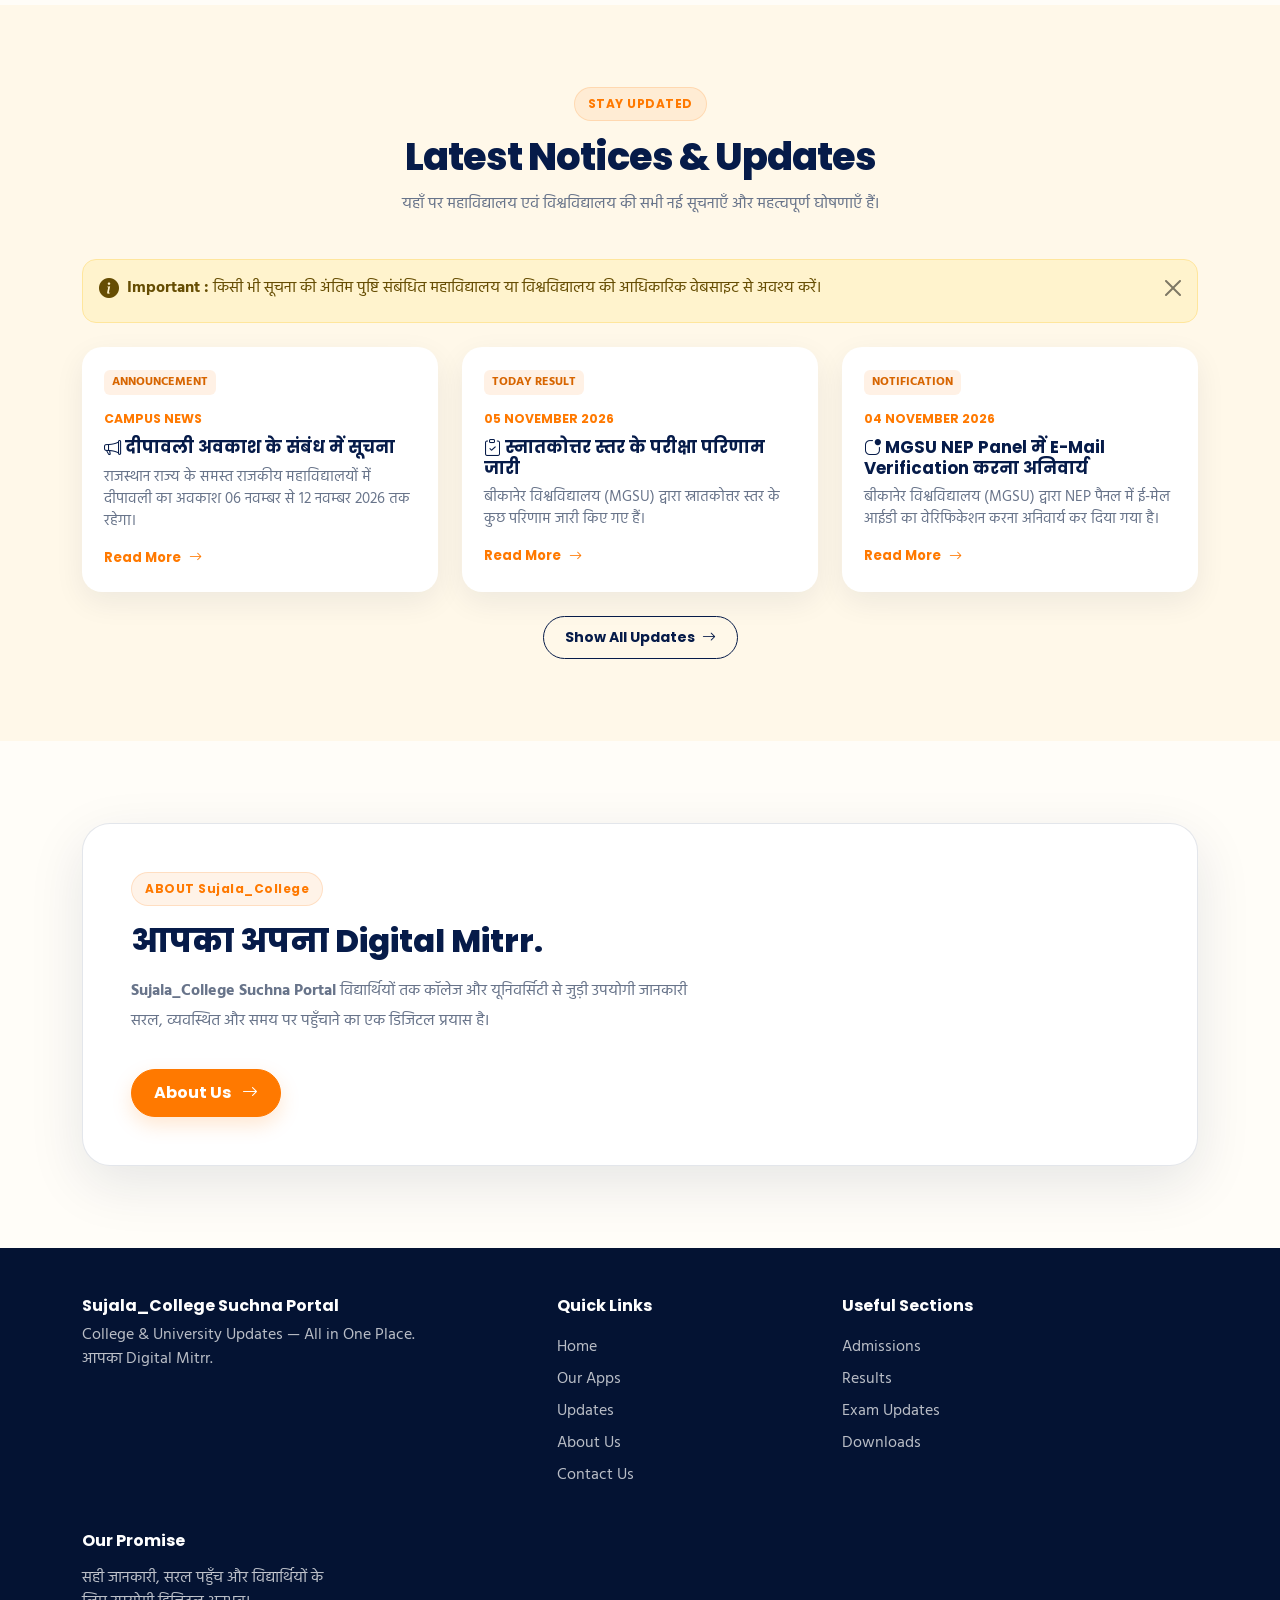
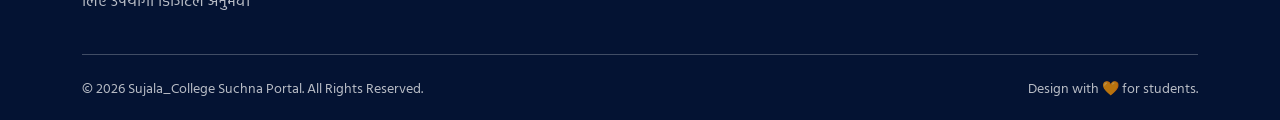
==== commit cd362a62: "Update index.html" ====
--- a/index.html
+++ b/index.html
@@ -6,7 +6,7 @@
   <meta name="theme-color" content="#061b49">
   <meta name="description" content="Sujala College Suchna Portal — College and University Updates, Admissions, Notifications, Results and Announcements in one place.">
   <title>Sujala_College Suchna Portal | आपका अपना Digital Mitrr</title>
-  <link rel="icon" type="image/jpeg" href="https://i.ibb.co/QFVjHjyb/20260602-104806.jpg">
+  <link rel="icon" type="image/jpeg" href="assets/images/logo-1.jpg">
   
   <!-- Bootstrap 5 -->
   <link href="https://cdn.jsdelivr.net/npm/bootstrap@5.3.8/dist/css/bootstrap.min.css" rel="stylesheet">
--- a/css/style.css
+++ b/css/style.css
@@ -70,6 +70,7 @@
 .brand-name {
   font-size: 1.05rem;
   font-weight: 800;
+  color: var(--navy);
   line-height: 1.1;
   letter-spacing: -0.5px;
 }
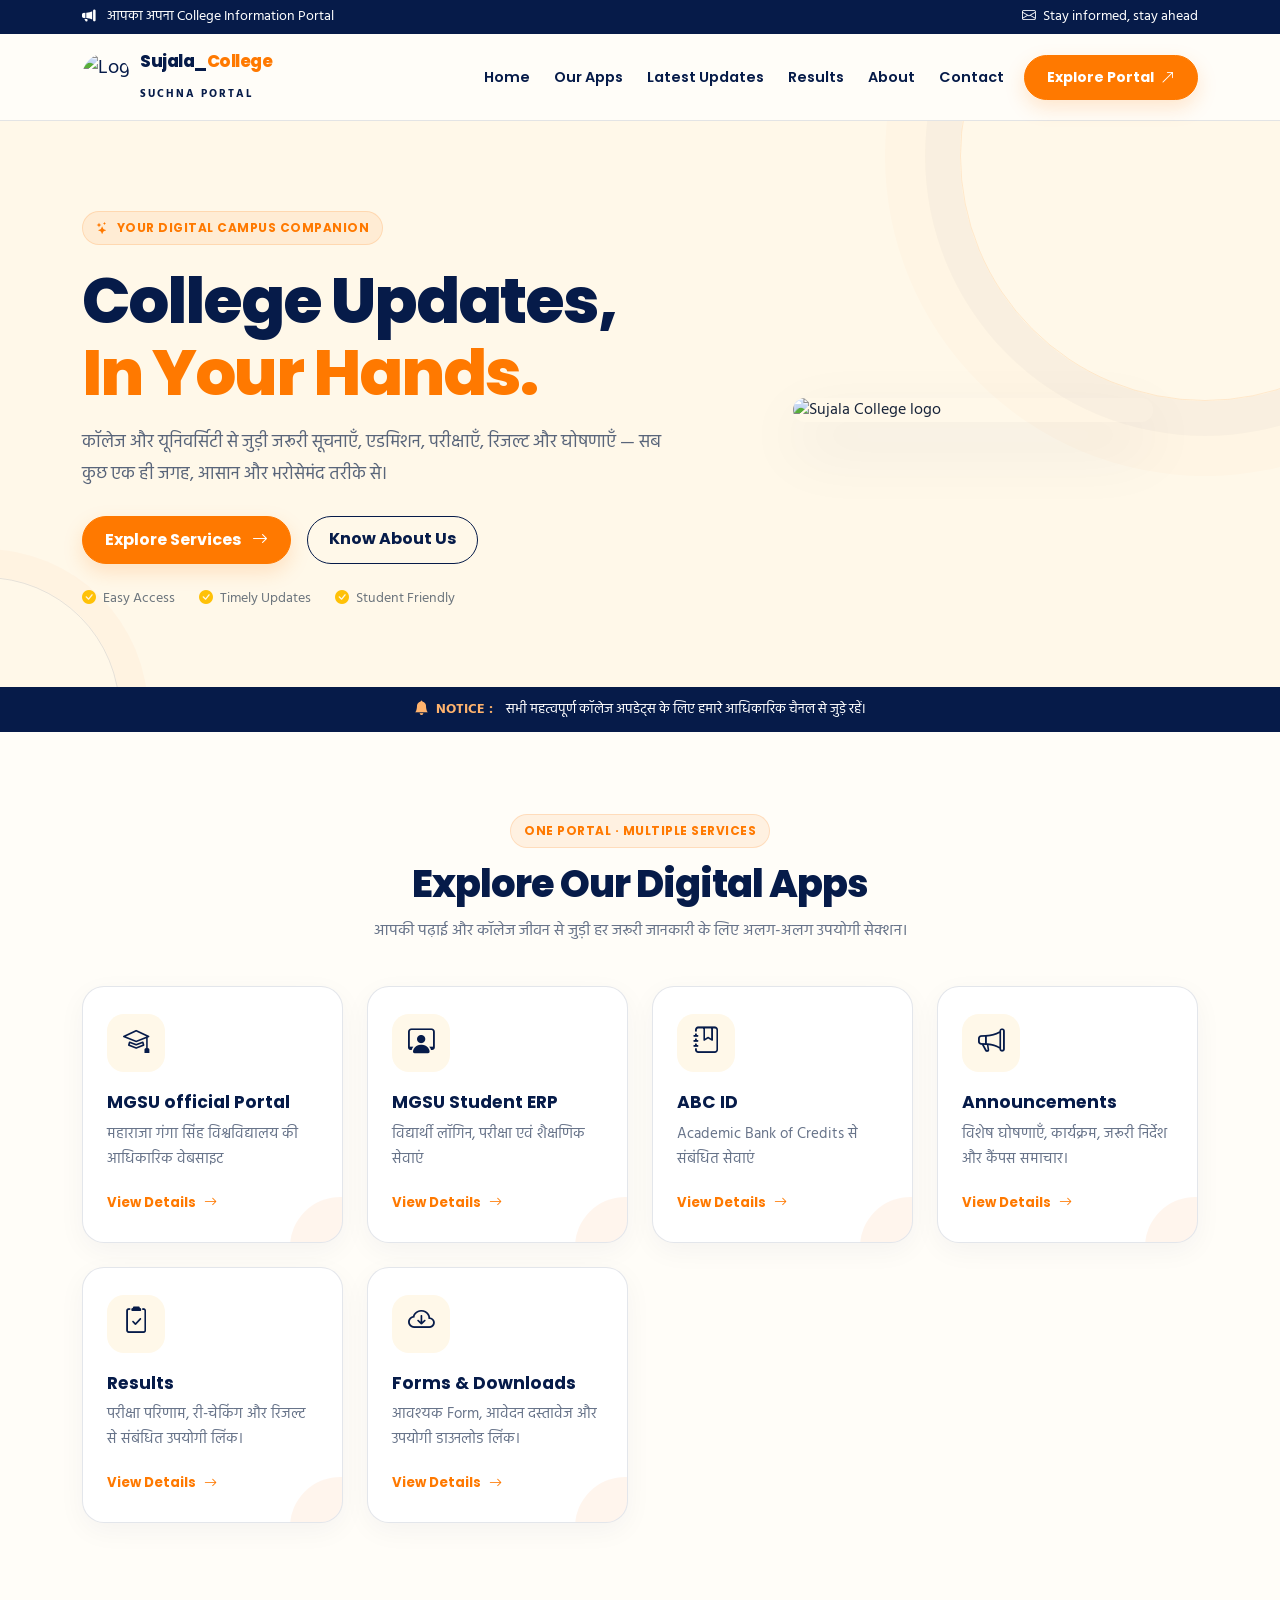
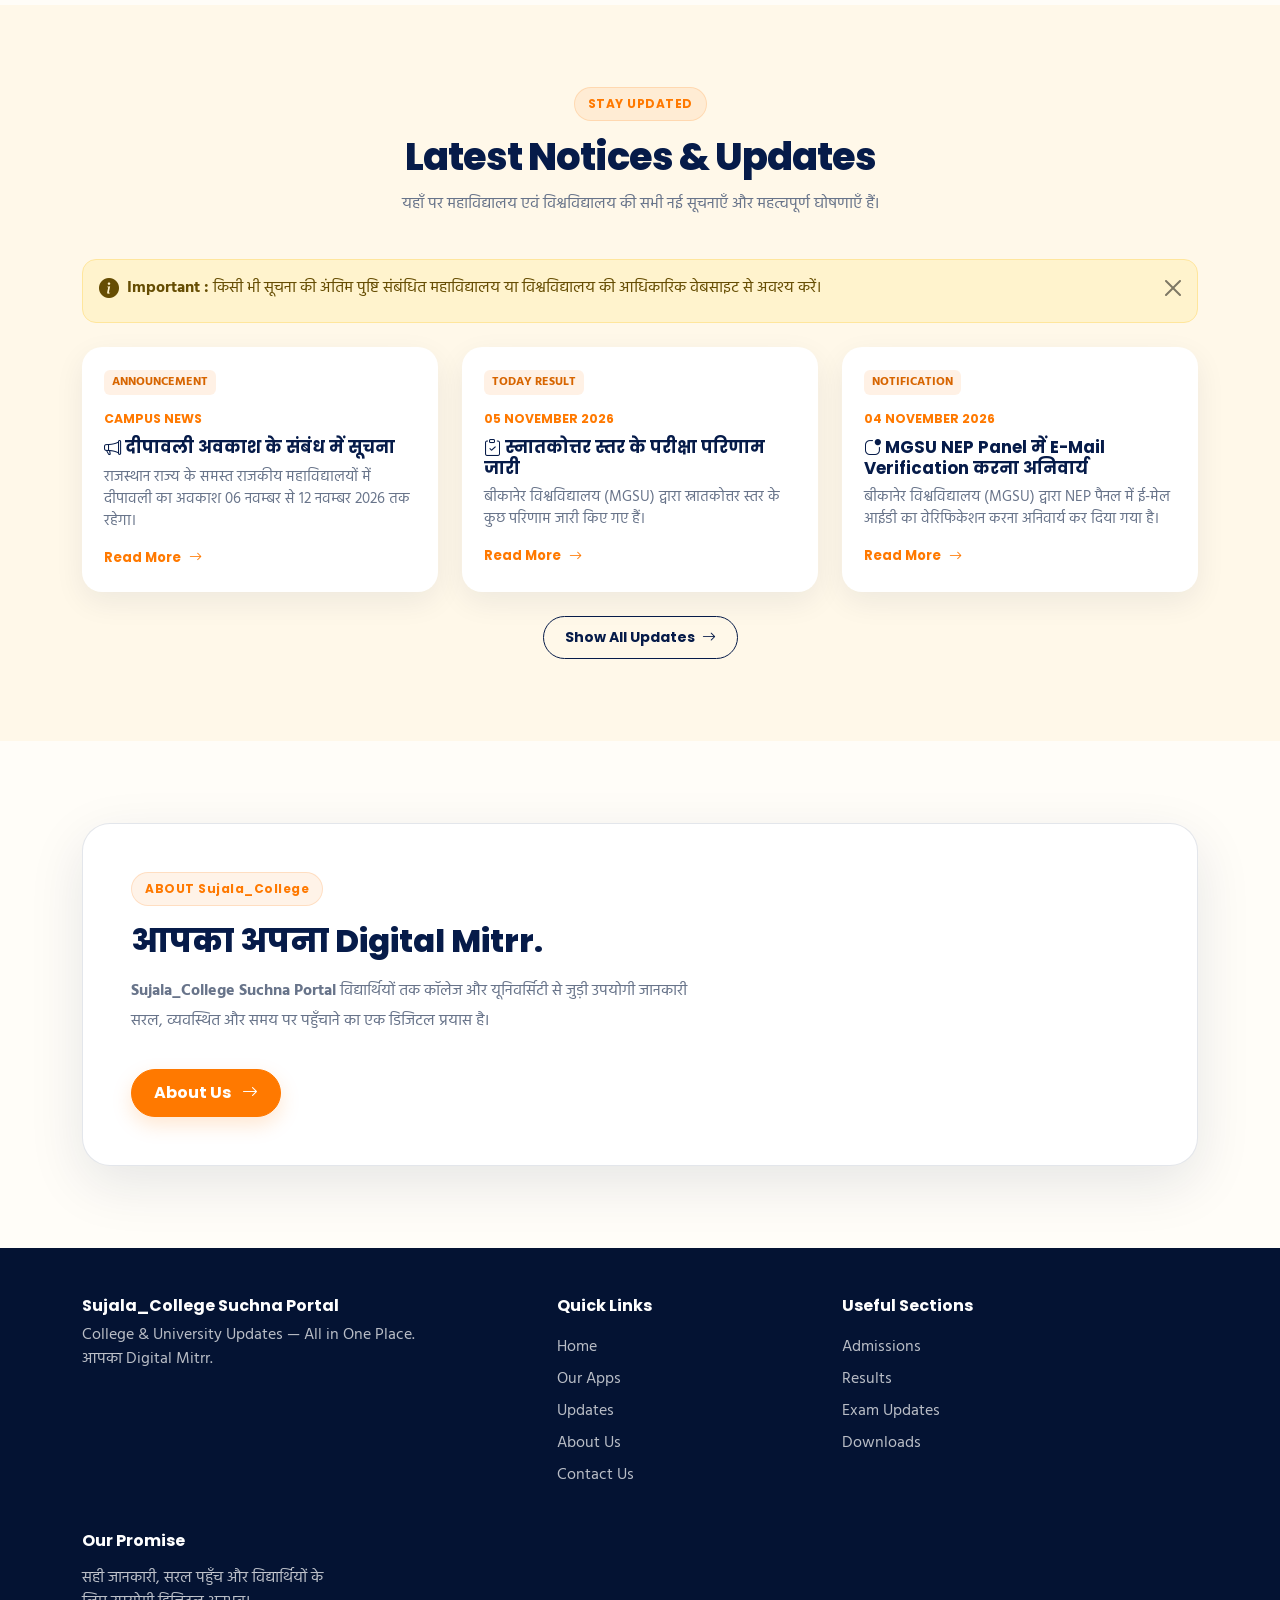
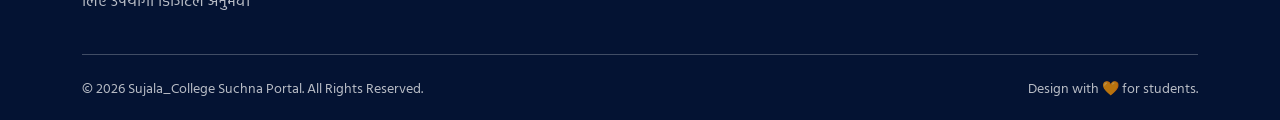
==== commit 4a368dbf: "Update index.html" ====
--- a/index.html
+++ b/index.html
@@ -6,7 +6,7 @@
   <meta name="theme-color" content="#061b49">
   <meta name="description" content="Sujala College Suchna Portal — College and University Updates, Admissions, Notifications, Results and Announcements in one place.">
   <title>Sujala_College Suchna Portal | आपका अपना Digital Mitrr</title>
-  <link rel="icon" type="image/jpeg" href="assets/images/logo-1.jpg">
+  <link rel="icon" type="image/jpeg" href="assets/images/fevicon.jpg">
   
   <!-- Bootstrap 5 -->
   <link href="https://cdn.jsdelivr.net/npm/bootstrap@5.3.8/dist/css/bootstrap.min.css" rel="stylesheet">
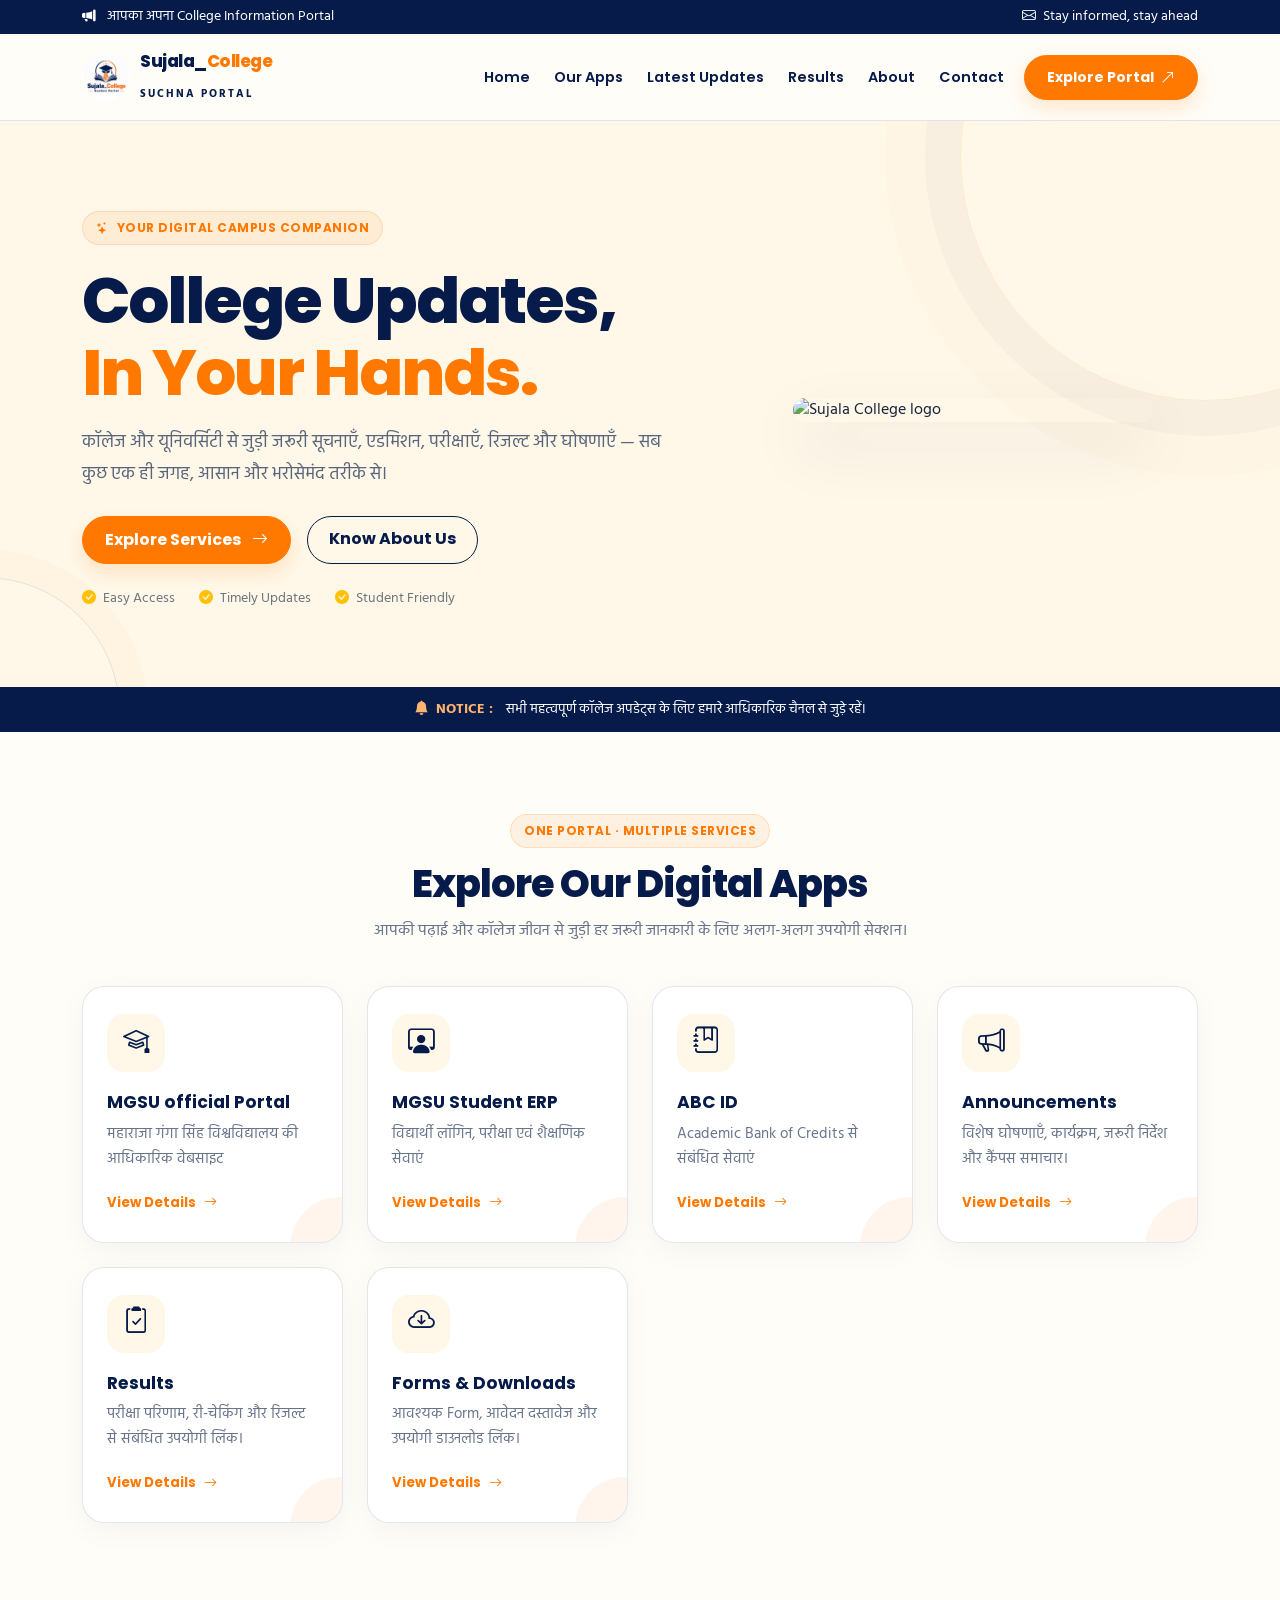
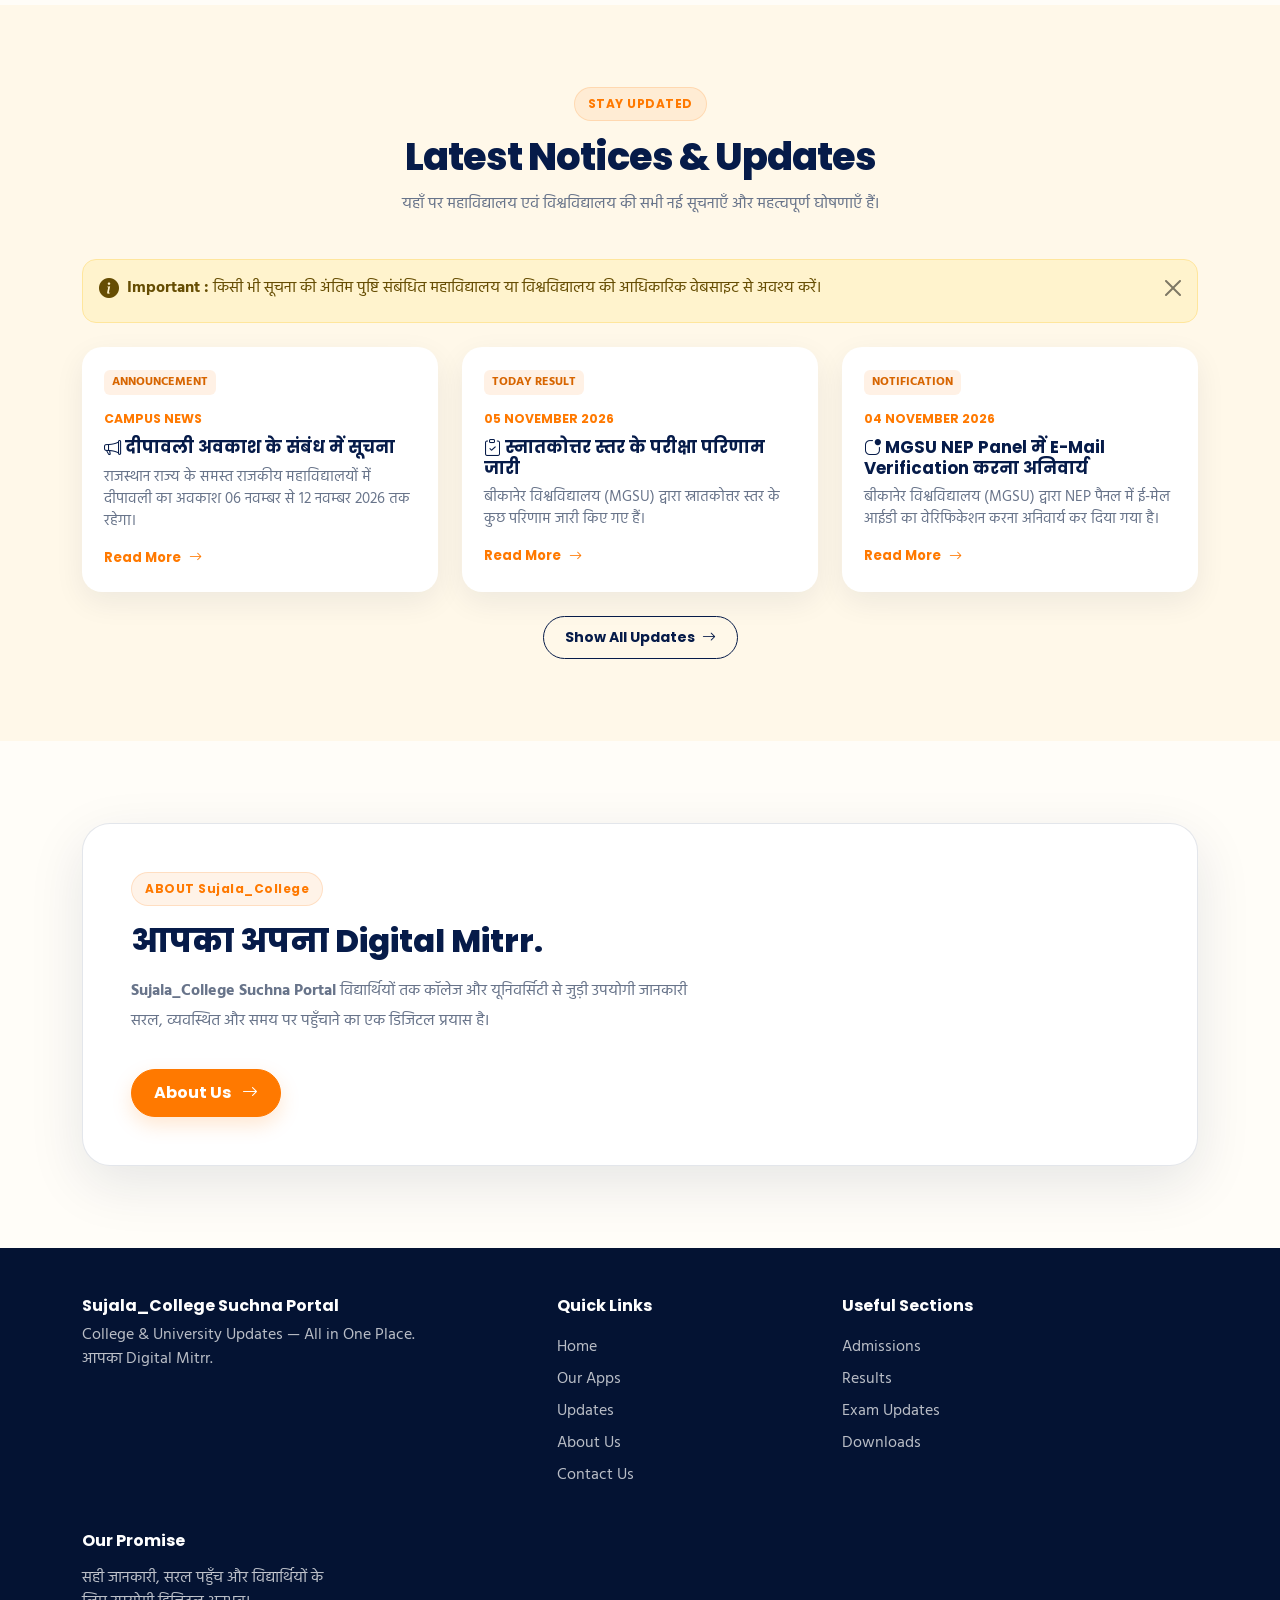
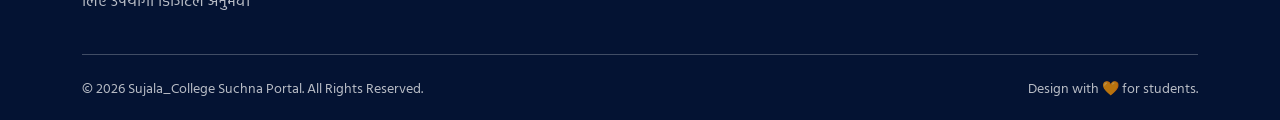
==== commit a7004ee6: "Update index.html" ====
--- a/index.html
+++ b/index.html
@@ -110,7 +110,7 @@
               <span class="eyebrow">ABOUT Sujala_College</span>
               <h2 class="mt-3 mb-3">आपका अपना Digital Mitrr.</h2>
               <p><strong>Sujala_College Suchna Portal</strong>  विद्यार्थियों तक कॉलेज और यूनिवर्सिटी से जुड़ी उपयोगी जानकारी सरल, व्यवस्थित और समय पर पहुँचाने का एक डिजिटल प्रयास है।</p>
-              <a href="about.html" class="btn btn-brand mt-3">About Us <i class="bi bi-arrow-right ms-2"></i></a>
+              <a href="pages/about.html" class="btn btn-brand mt-3">About Us <i class="bi bi-arrow-right ms-2"></i></a>
             </div>
           </div>
         </div>
